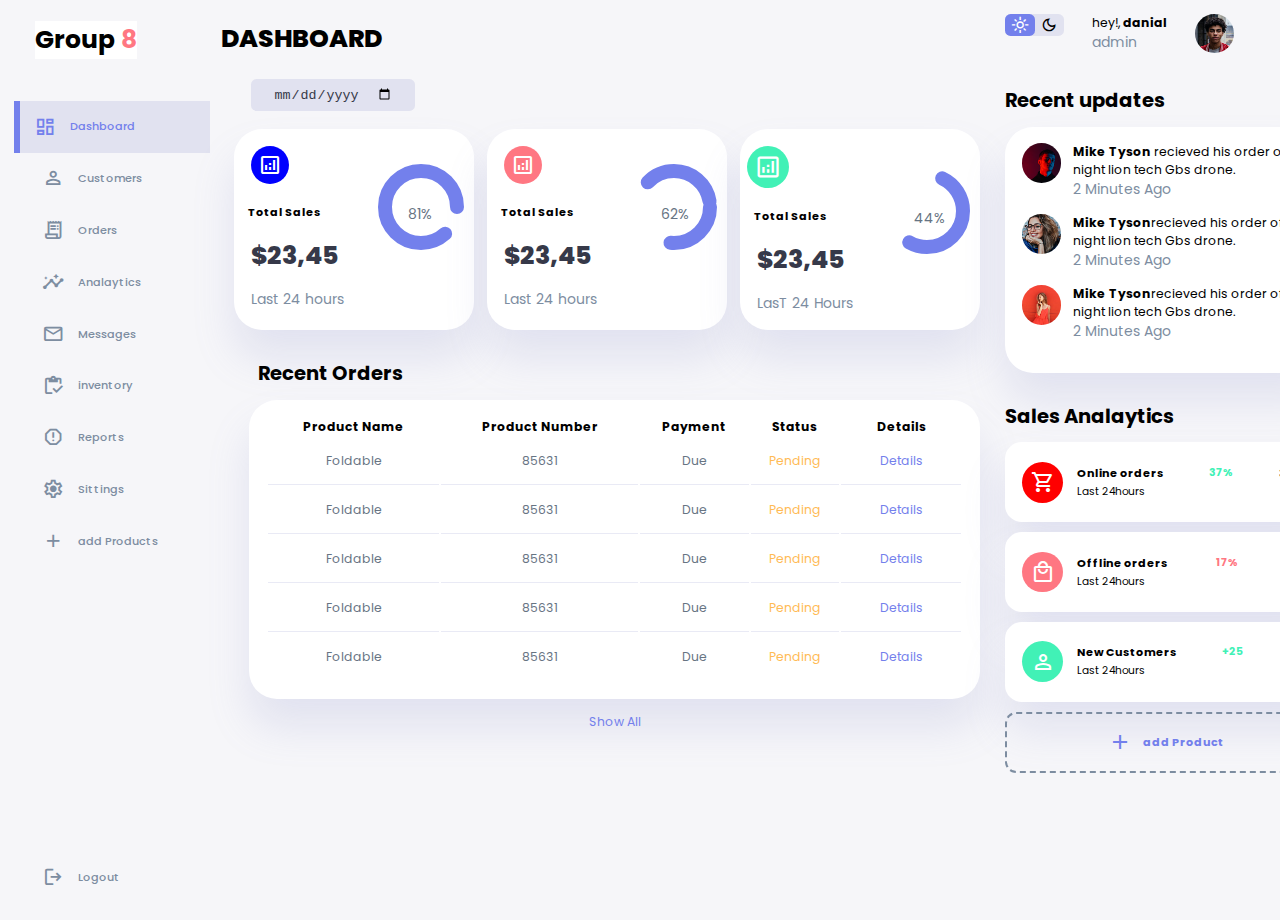
==== index.html @ abcfe4ca "waa iska project dashboard ah" ====
<!DOCTYPE html>
<html lang="en">
<head>
    <meta charset="UTF-8">
    <meta name="viewport" content="width=device-width, initial-scale=1.0">
    <title>Dashboard Project</title>
    <link rel="stylesheet" href="index.css">
    <!-- Correct Material Symbols Outlined Link -->
    <link href="https://fonts.googleapis.com/css2?family=Material+Symbols+Outlined" rel="stylesheet">
</head>
<body>
    <div class="container">
        <aside id="aside">
            <div class="top">
                <div class="logo">
                    <h2>Group <span class="h2logo" >8</span></h2>
                    <img src="" alt="">
                </div>
                <!-- Correct icon class -->
                <span class="material-symbols-outlined" id="close">
                    close
                </span>
            </div>

            <!-- the close of the top div ----- divta xiritaanka topka  -->






            <div class="sidebar">
                <a href="#" class="active">
                    <!-- Correct icon class -->
                    <span class="material-symbols-outlined">dashboard</span>
                    <h3>Dashboard</h3>
                </a>


                <a href="#" class="">
                  <!-- Correct icon class -->
                  <span class="material-symbols-outlined" >person</span>
                  <h3>Customers</h3>
              </a>



              <a href="#">
                <!-- Correct icon class -->
                <span class="material-symbols-outlined">receipt_long</span>
                <h3 id="logo">Orders</h3>
            </a>



            <a href="#">
              <!-- Correct icon class -->
              <span class="material-symbols-outlined">insights</span>
              <h3>Analaytics</h3>
          </a>
   


          <a href="#">
            <!-- Correct icon class -->
            <span class="material-symbols-outlined">mail_outline</span>
            <h3>Messages</h3>
        </a>



        <a href="#">
          <!-- Correct icon class -->
          <span class="material-symbols-outlined">inventory</span>
          <h3>inventory</h3>
      </a>



      <a href="#">
        <!-- Correct icon class -->
        <span class="material-symbols-outlined">report_gmailerrorred</span>
        <h3>Reports</h3>
    </a>



    
    <a href="#">
      <!-- Correct icon class -->
      <span class="material-symbols-outlined">Settings</span>
      <h3>Sittings</h3>
  </a>


  
  <a href="#">
    <!-- Correct icon class -->
    <span class="material-symbols-outlined">add</span>
    <h3>add Products</h3>
</a>



<a href="#">
  <!-- Correct icon class -->
  <span class="material-symbols-outlined">logout</span>
  <h3 id="lgt">Logout</h3>
</a>




                <!-- the side bar div -->
            </div>



        </aside>

        <!-- we have done the side dashboard website -->


<main>
<h1>DASHBOARD</h1>


<div class="date">

<input type="date">

</div>

<div class="boxes">

<div class="sales">

  <span class="material-symbols-outlined">Analytics</span>

  <!-- Parent middle box1 -->
<div class="middle">

  <div class="middle-left">

<h3>Total Sales</h3>
<h1>$23,45</h1>
    <!-- middle left divv -->
  </div>

     <!-- the progress ones -->
  <div class="progress">
  <svg>
 <circle cx="38" cy="38" r="36"></circle>
 <!-- the number part -->
<div class="number">
  <p>81%</p>
</div>

  </svg>

  </div>

  <!-- middle divv -->
</div>

<small class="text-muted">Last 24 hours</small>
<!-- sales divv -->
</div>



<div class="expenses">

  <span class="material-symbols-outlined">Analytics</span>

  <!-- Parent middle box1 -->
<div class="middle">

  <div class="middle-left">

<h3>Total Sales</h3>
<h1>$23,45</h1>
    <!-- middle left divv -->
  </div>

     <!-- the progress ones -->
  <div class="progress">
  <svg>
 <circle cx="38" cy="38" r="36"></circle>
 <!-- the number part -->
<div class="number">
  <p>62%</p>
</div>

  </svg>

  </div>

  <!-- middle divv -->
</div>

<small class="text-muted">Last 24 hours</small>
<!-- sales divv -->
</div>




<div class="income">

  <span class="material-symbols-outlined">Analytics</span>

  <!-- Parent middle box1 -->
<div class="middle">

  <div class="middle-left">

<h3>Total Sales</h3>
<h1>$23,45</h1>
    <!-- middle left divv -->
  </div>

     <!-- the progress ones -->
  <div class="progress">
  <svg>
 <circle cx="38" cy="38" r="36" class="circle"></circle>
 <!-- the number part -->
<div class="number">
  <p>44%</p>
</div>

  </svg>

  </div>

  <!-- middle divv -->
</div>

<small class="text-muted">LasT 24 Hours</small>
<!-- sales divv -->
</div>
<!-- insights divv -->
  </div> 
<!--  ======== insights ======= -->
<div class="recent-orders">
  <h2>Recent Orders</h2>
  <table>
    <thead>
      <tr>
        <th class="">Product Name</th>
        <th class="">Product Number</th>
        <th class="">Payment</th>
        <th class="">Status</th>
        <th class="">Details</th>
      </tr>
    </thead>
    <tbody>
      <tr>
        <td class="">Foldable</td>
        <td class="">85631</td>
        <td class="">Due</td>
        <td class="warning">Pending</td>
        <td class="primary"><a href="#">Details</a></td>
      </tr>

      <tr>
        <td class="">Foldable</td>
        <td class="">85631</td>
        <td class="">Due</td>
        <td class="warning">Pending</td>
        <td class="primary"><a href="#">Details</a></td>
      </tr>

      <tr>
        <td class="">Foldable</td>
        <td class="">85631</td>
        <td class="">Due</td>
        <td class="warning">Pending</td>
        <td class="primary"><a href="#">Details</a></td>
      </tr>

      <tr>
        <td class="">Foldable</td>
        <td class="">85631</td>
        <td class="">Due</td>
        <td class="warning">Pending</td>
        <td class="primary"><a href="#">Details</a></td>
      </tr>

      
      <tr>
        <td class="">Foldable</td>
        <td class="">85631</td>
        <td class="">Due</td>
        <td class="warning">Pending</td>
        <td class="primary"><a href="#">Details</a></td>
      </tr>
      
    </tbody>
  </table>
  <a href="#">Show All</a>
</div>


                                       
</main>


<!--  ==========mainsection ====== -->



  <!--   ====== the right section======= -->

<div class="right-side-section">
  <div class="right-side-top">
  
    <button id="menu-btn">
      <span class="material-symbols-outlined">menu</span>
  
    </button>
    <div id="theme-toggler">
      <span class="material-symbols-outlined activeted">light_mode</span>
      <span class="material-symbols-outlined">dark_mode</span>
    </div>
    
    <div class="profile">
      <div class="info">
        <p>hey!, <b>danial</b></p>
        <small class="text-muted">admin</small>
      </div>
      <div class="profile-picture" id="image1">
        <img src="img/profile-1.jpg" alt="">
      </div>
    </div>
  </div>  


  <!--  ====== thats right top section and it's Ended!===== -->


  <div class="recent-updates">
    <h2>Recent updates</h2>
  <div class="updates">
    <div class="update">
      <div class="profile-picture">
        <img src="img/profile-2.jpg" alt="">
      </div>
      <div class="messages">
        <p><b>Mike Tyson</b> recieved his order of night lion tech Gbs drone.</p>
        <small class="text-muted">2 Minutes Ago</small>
      </div>
    </div>
  

  
    <div class="update">
      <div class="profile-picture">
        <img src="img/profile-3.jpg" alt="">
      </div>
      <div class="messages">
        <p><b>Mike Tyson</b>recieved his order of night lion tech Gbs drone.</p>
        <small class="text-muted">2 Minutes Ago</small>
      </div>
    </div>
 

  
    <div class="update">
      <div class="profile-picture">
        <img src="img/profile-4.jpg" alt="">
      </div>
      <div class="messages">
        <p><b>Mike Tyson</b>recieved his order of night lion tech Gbs drone.</p>
        <small class="text-muted">2 Minutes Ago</small>
      </div>
    </div>
  </div>


    </div>
    <!-- ======== thats the end of the recent-updates -->



  <div class="analytics">
<h2>Sales Analaytics</h2>



<div class="item online">
  <div class="icon">
    <span class="material-symbols-outlined">shopping_cart</span>
    </div>
    <div class="right">
      <div class="info">
        <h3>Online orders</h3>
        <small>Last 24hours</small>
      </div>
  
      <h5 class="success">37%</h5>
      
        <h3>3380</h3>
     
    </div>
</div>


<div class="item offline">
  <div class="icon">
    <span class="material-symbols-outlined">local_mall</span>
    </div>
    <div class="right">
      <div class="info">
        <h3>Offline orders</h3>
        <small>Last 24hours</small>
      </div>
     
      <h5  class="danger" >17%</h5>
      
        <h3>1110</h3>
      
    </div>
</div>



<div class="item customers">
  <div class="icon">
    <span class="material-symbols-outlined">person</span>
    </div>
    <div class="right">
      <div class="info">
        <h3>New Customers</h3>
        <small>Last 24hours</small>
      </div>
     
      <h5 class="success">+25</h5>
        <h3>889</h3>
     
    </div>

</div>


<div class="item-product">
  <div class="add-product">
    <span class="material-symbols-outlined">add</span>
    <h3>add Product</h3>
  </div>

</div>



  </div>
  <!--     <<------ thats the end of the analaystics----- >>>    -->

  </div>







  
  
  </div>
  
  





<script src="index.js"></script>
    </div>
</body>
</html>
---- index.css ----
@import url('https://fonts.googleapis.com/css2?family=Plus+Jakarta+Sans:ital,wght@0,200..800;1,200..800&family=Poppins:wght@300;400;500;600;700;800&family=Public+Sans:ital,wght@0,100..900;1,100..900&family=Roboto+Mono:ital,wght@0,100..700;1,100..700&family=Roboto:ital,wght@0,100;0,300;0,400;0,500;0,700;0,900;1,100;1,300;1,400;1,500;1,700;1,900&display=swap');











:root{
    --color-primary:#7380ec;
    --color-danger:#ff7782;
    --color-success:#41f1b6;
    --color-warning:#ffbb55;
    --color-white:#fff;
    --color-info-dark:#7d8da1;
    --color-info-light:#dce1eb;
    --color-dark:#363949;
    --color-light:rgba(132,139,200,0.18);
    --color-primary-variant:#11e8;
    --color-dark-variant:#677483;
    
    --color-background:#f6f6f9;





    --card-border-radius:2rem;
    --border-radius-1:0.4rem;
    --border-radius-2:0.8rem;
    --border-radius-3:1.2rem;



    --card-padding:1.8rem;
    --padding-1:1rem;
    --card-padding:1.2rem;




    --box-shadow:0 2rem 3rem var(--color-light)

   
}

.dark-theme-variables {
    --color-background: #181a1e;
    --color-white: #202528;
    --color-dark: #edeffd;
    --color-dark-variant: #a3bdcc;
    --color-light: rgba(0, 0, 0, 0.4);
    box-shadow: 0 2rem 3rem var(--color-light);
}

*{
    margin: 0;
     padding: 0;
     outline: 0;
     list-style: none;
     text-decoration: none;
     box-sizing: border-box;
   
   
}


html{
    font-size: 14px;
 

}

body{
    width: 100vw;
    min-height:100vh ;
    font-family: poppins, sans-serif;
    font-size: 0.88rem;
 
    user-select: none;

}
html,body{
  
    min-height: 100%;
    max-width: 20000px;

}

a{
    color: var(--color-dark);
}
img{
    width: 100%;
    display: block;
}
h1{
    font-size: 1.8rem;
    font-weight: 800;
    
}
h2{
    font-size: 1.4rem;

}
h3{
    font-size: 0.8rem;

}
h4{
    font-size: 0.8rem;
}
h5{
    font-size: 0.8rem;
}
small{
    font-size: 0.76rem;
}
.profile-picture{
 width: 2.8rem;
 height: 2.8rem;
 overflow: hidden;
 border-radius: 50%;

}

.text-muted{
    color: var(--color-info-dark);
    font-size: 1rem;
}

.primary{
    color: var(--color-primary);
}

.danger{
    color: var(--color-danger);
}

.success{
    color: var(--color-success);
}

.warning{
    color: var(--color-warning);
}

.primary{
    color: var(--color-primary);
}

.container{
    display: grid;
    grid-template-columns: 14rem auto 23rem;
    width: 96%;
    gap: 1.8rem;
    height: 100px;

}
aside{
    height: 100vh;
    
  
}
aside .top{
    display: flex;
   
    justify-content: space-between;
    margin-top: 1.5rem;

}
#close{
    margin-left: 10px;
    
}
.h2logo{
    color: #ff7782;
}
aside .top .logo h2{
    font-size: 25px;
    margin-left: 35px;
    background-color: white;
    

}

aside .sidebar{
    display: flex;
    height: 100%;
    flex-direction: column;
    position: relative;
    top: 3rem;
 
    left: 1rem;

}
aside h3{
    font-weight: 500;

}
aside .sidebar a{
    display: flex;
    color: var(--color-info-dark);
    margin-left:2rem ;
    gap: 1rem;
    align-items: center;
    position: relative;
    height: 3.7rem;
}

aside .sidebar a span{
    font-size: 1.6rem;
    transition: all 300ms ease;
}
aside .sidebar a:last-child{
    position: absolute;
  bottom: 2rem;
  width: 200%;

    
}
aside .sidebar a.active{
    background-color: var(--color-light);
    margin-left:0px;
    
    color: var(--color-primary);

}

aside .sidebar a.active::before{
    content: "";
    width: 6px;
    height: 100%;
    background-color: var(--color-primary);
}

aside .sidebar a:hover span{
    margin-left: 1rem;
}



                       /*   ==========mainsection  ======== */


main{
    margin-top: 1.4rem;
    height: 100vh;
    
}

main .date{
    display: inline-block;
    background-color: var(--color-light);
    border-radius: var(--border-radius-1);
    background-color: var(--color-light);
   
    border: none;
    margin-top: 1.5rem;
    padding: 0.5rem 1.6rem;
    margin-left: 30px;
    
}
main .date input{
    border: none;
    background-color: transparent;
    color: var(--color-dark);
}

@import url('https://fonts.googleapis.com/css2?family=Plus+Jakarta+Sans:ital,wght@0,200..800;1,200..800&family=Poppins:wght@300;400;500;600;700;800&family=Public+Sans:ital,wght@0,100..900;1,100..900&family=Roboto+Mono:ital,wght@0,100..700;1,100..700&family=Roboto:ital,wght@0,100;0,300;0,400;0,500;0,700;0,900;1,100;1,300;1,400;1,500;1,700;1,900&display=swap');











:root{
    --color-primary:#7380ec;
    --color-danger:#ff7782;
    --color-success:#41f1b6;
    --color-warning:#ffbb55;
    --color-white:#fff;
    --color-info-dark:#7d8da1;
    --color-info-light:#dce1eb;
    --color-dark:#363949;
    --color-light:rgba(132,139,200,0.18);
    --color-primary-variant:#11e8;
    --color-dark-variant:#677483;
    
    --color-background:#f6f6f9;





    --card-border-radius:2rem;
    --border-radius-1:0.4rem;
    --border-radius-2:0.8rem;
    --border-radius-3:1.2rem;



    --card-padding:1.8rem;
    --padding-1:1rem;
    --card-padding:1.2rem;




    --box-shadow:0 2rem 3rem var(var(--color-light))

   
}

*{
    margin: 0;
     padding: 0;
     outline: 0;
     list-style: none;
     text-decoration: none;
     box-sizing: border-box;
     appearance: none;
}


html{
    font-size: 14px;
    width:100%

}

body{
    width: 100vw;
    height: 100vh;
    font-family: poppins, sans-serif;
    font-size: 0.88rem;
    background: var(--color-background);
    user-select: none;
  
}

a{
    color: var(--color-dark);
}
img{
    width: 100%;
    display: block;
}
h1{
    font-size: 1.8rem;
    font-weight: 800;
    
}
h2{
    font-size: 1.4rem;

}
h3{
    font-size: 0.8rem;

}
h4{
    font-size: 0.8rem;
}
h5{
    font-size: 0.77rem;
}
small{
    font-size: 0.76rem;
}
.profile-picture{
 width: 2.8rem;
 height: 2.8rem;
 overflow: hidden;
 border-radius: 50%;

}

.text-muted{
    color: var(--color-info-dark);
}

.primary{
    color: var(--color-primary);
}

.danger{
    color: var(--color-danger);
}

.success{
    color: var(--color-success);
}

.warning{
    color: var(--color-warning);
}

.primary{
    color: var(--color-primary);
}

.container{
    display: grid;
    grid-template-columns: 14rem auto 23rem;
    width: 96%;
    gap: 1.8rem;
}
aside{
    height: 100vh;
    
  
}
aside .top{
    display: flex;
   
    justify-content: space-between;
    margin-top: 1.5rem;

}
aside .top #close{
    display: none;
}
.h2logo{
    color: #ff7782;
}
aside .top .logo h2{
    font-size: 25px;
    margin-left: 35px;
    background-color: white;
    

}

aside .sidebar{
    display: flex;
    height: 86vh;
    flex-direction: column;
    position: relative;
    top: 3rem;
 
    left: 1rem;

}
aside h3{
    font-weight: 500;

}
aside .sidebar a{
    display: flex;
    color: var(--color-info-dark);
    margin-left:2rem ;
    gap: 1rem;
    align-items: center;
    position: relative;
    height: 3.7rem;
}

aside .sidebar a span{
    font-size: 1.6rem;
    transition: all 300ms ease;
}
aside .sidebar a:last-child{
    position: absolute;
  bottom: -2rem;
  width: 100%;

    
}
aside .sidebar a.active{
    background-color: var(--color-light);
    margin-left:0px;
    
    color: var(--color-primary);

}

aside .sidebar a.active::before{
    content: "";
    width: 6px;
    height: 100%;
    background-color: var(--color-primary);
}

aside .sidebar a:hover span{
    margin-left: 1rem;
}



                       /*   ==========mainsection  ======== */


main{
    margin-top: 1.4rem;
  
    
}

main .date{
    display: inline-block;
    background-color: var(--color-light);
    border-radius: var(--border-radius-1);
    background-color: var(--color-light);
   
    border: none;
    margin-top: 1.5rem;
    padding: 0.5rem 1.6rem;
    
}
main .date input{
    border: none;
    background-color: transparent;
    color: var(--color-dark);
}
main .boxes{
    display: grid;
    grid-template-columns: repeat(3, 1fr);
    width: 100%;
    margin-top: 18px;
   
}


.middle{
    display: flex;
    justify-content: space-between;
    text-align: center;
   gap: -1112px;
 
  
   
   
}
main .boxes >div{
    background-color: var(--color-white);
    width: 240px;
  
    padding: var(--card-padding);
    margin-left: 13px;
    border-radius: var(--card-border-radius);
    box-shadow: 2rem;
  
  box-shadow: var(--box-shadow);

}
main .boxes >div:hover{
    box-shadow: none;
}
.number p{
    
    margin-left: -100px;
    position: absolute;
    top: 40px;
    left: 130px;
    color: var(--color-dark-variant);
    font-size: 1rem;
}
.progress{
    margin-left: 40px;
    margin-top: -20px;
    position: relative;
   
}

.boxes .sales span{
background-color: blue;
padding: 0.5rem;
border-radius: 50%;
color: white;

}



.boxes .expenses span{
    background-color: var(--color-danger);
    padding: 0.5rem;
    border-radius: 50%;
    color: white;
    

    }

    
.boxes .income span{
    background-color: var(--color-success);
    padding: 0.5rem;
    border-radius: 50%;
    color: white;
    font-size: 2rem;
    margin-left: -10px;

    }

    .middle-left h3{
        margin-left: -20px;
        margin-top: 20px;
    }
    .middle-left h1{
        margin-top: 16px;
        color: var(--color-dark);
    }

    .text-muted{
        margin-top: -30px;

    }

    main boxes svg{
        height: 7rem;
        width: 7rem;
     
    }

    
    main .boxes svg circle{
       fill: none;
     stroke: var(--color-primary);
     stroke-width: 14;
     stroke-linecap: round;
     transform: translate(5px, 5px);
     stroke-dasharray: 110;
     stroke-dashoffset: 92;
        border-radius: 50%;
        position: relative;
    }


     
    main .boxes .sales svg circle{
       
        stroke-dasharray: 200;
        stroke-dashoffset: -30;
       
    }
     


     
     
    main .boxes .expenses svg circle{
        stroke-dasharray: 80;
        stroke-dashoffset: 20;
       
    }

    
    main .boxes .income svg circle{
        stroke-dasharray: 110;
        stroke-dashoffset: 35;
       
    }
  main .boxes small{
    display: block;

  }

  main .recent-orders{
    margin-top: 2rem;
      margin-left:2rem
  }

  main .recent-orders h2{
    margin-bottom: 0.8rem;
    margin-left: 0.6rem;
  }

  main .recent-orders table{
    background-color: var(--color-white);
    width: 100%;
    border-radius: var(--card-border-radius);
    padding: var(--card-padding);
    box-shadow: var(--box-shadow);
    text-align: center;
     transition: all 300ms ease;

  }

  main table tbody td {
    height: 2.8rem;
    border-bottom: 1px solid var(--color-light);
    color: var(--color-dark-variant);
  }

  main table tbody tr:last-child td{
    border: none;
  }
  main .recent-orders a{
    text-align: center;
    margin: 1rem;
    color: var(--color-primary);
    display: block;

  }
  #menu-btn {
    border: none;
    background-color: transparent;
    display: none;
    justify-content: end;
    font-size: 100px;
  }

  .right-side-section{
    margin-top: 1rem;
  }

  .right-side-top{
    display: flex;
   
    gap: 2rem;
 
  }

  
  #theme-toggler{
    display: flex;
    background: var(--color-light);
    justify-content: space-between;
    align-items: center;
    height: 1.6rem;
    width: 4.2rem;
    border-radius: var(--border-radius-1);
    cursor: pointer;
  }

  #theme-toggler span{
    font-size: 1.3rem;
    width: 50%;
    height: 100%;
    align-items: center;
    display: flex;
    justify-content: center;
  }

  .activeted{
    background-color: var(--color-primary);
    border-radius: var(--border-radius-1);
    color: white;
  }
  .dark_mode{
    color: black;
  }
  .profile{
    display: flex;
    gap: 2rem;
  }
  .recent-updates{
    margin-top: 2.3rem;
  }
  .recent-updates h2{
    margin-bottom: 0.8rem;
  }
  .updates{
    background-color: white;
    padding: var(--card-padding);
    border-radius: var(--card-border-radius);
    box-shadow: var(--box-shadow);
    transition: all 300ms ease;
   
  }

  .updates:hover{
    box-shadow: none;
  }
  .update{
    display: grid;
    grid-template-columns: 2.6rem auto ;
    margin-bottom: 1rem;
    gap: 1rem;
  }


  .analytics{
    margin-top: 2rem;
  }
  .analytics h2{
    margin-bottom: 0.8rem;
  }

  .item{
    background-color: white;
    display: flex;
    align-items: center;
    gap: 1rem;
    box-shadow: var(--box-shadow);
    margin-bottom: 0.7rem;
    border-radius: var(--border-radius-3);
    padding: 1.4rem var(--card-padding);
    transition: all 300ms ease;
  }
  .item:hover{
    box-shadow: none;
  }
  .right{
    display: flex;
    justify-content: space-between;
    align-items: start;
    width: 100%;
    margin: 0;
  }

  .item-product{
  border: 2px dashed var(--color-info-dark);
    display: flex;
    align-items: center;
    justify-content: center;
    color: var(--color-primary);
    padding: var(--card-padding);
    border-radius: var(--border-radius-2);
    
  }
  .add-product{
    display: flex;
    gap: 0.8rem;
    align-items: center;
    
  }
  .item offline .icon{
    color: var(--color-primary);
  }
  .icon{
    padding: 0.6rem;
    color: var(--color-white);
    border-radius: 50%;
    background-color: red;
    display: flex;
  }
 .item.offline .icon{
    background-color: var(--color-danger);
  }
  
 .item.customers .icon{
    background-color: var(--color-success);
  }



  @media (max-width: 768px){
   
  

    .container{
        width: 100%;
        grid-template-columns: 1fr;
    }
    
    .sidebar{
     
        display: none;
    margin-top: -40px;
        position: fixed;
        left: 0;
    top: 0;
        z-index: 3;
        box-shadow: 1rem 3rem 4rem var(--color-light);
        width: 18rem;
        height: 100vh;
        padding-right: var(--card-padding);
        z-index: 3;
      
    }
    aside{
        margin-top: 63px;
       display: none;
       position: fixed;
       top: 0;
       left: -100%;
       background-color: white;
       z-index: 3;
       animation: showMenu 400ms ease forwards;
    }
    @keyframes showMenu {
        to{
            left: 0;
        }
        
    }
    .top{
        margin-top: 200px;
    }
    .logo{
        
        display:block ;
    }
  main  .boxes{
        grid-template-columns: 1fr;
        gap: 0;
        margin-top: 10px;
        left: 0;
    }
    main  .boxes .sales{
        margin-bottom: 10px;
        margin-top: 10px;
        width: 300px;
    }
    main  .boxes .expenses{
        margin-bottom: 10px;
        width: 300px;

    }
    
    main  .boxes .income{
        margin-bottom: 10px;
        width: 300px;

    }
    main h1{
        margin-top: 140px;
        margin-left: 25px;
    }
    .date{
        width: 0px;
    }
main .recent-orders{
    position: relative;
    margin:3rem 0 0 0;
    width: 100%;

 }

 main .recent-orders table{
    width: 100%;
    margin: 0;

 }
 .right-side-section{
    width: 94%;
    margin: 0 auto 4rem;
 }
 .right-side-top{
    position: fixed;
    top: 0;
    left: 0;
    align-items: center;
    padding: 20px 0.8rem;
    height: 4.6rem;
    background-color: var(--color-white);
    width: 100%;
    margin: 0;
    z-index: 2;
    box-shadow: 0 1rem 1rem var(--color-light);
   

 }
 .info{
    display: none;
 }
 #image1{
display: flex;
justify-content: end;
margin-right: 600px;
 }
 #theme-toggler{
justify-content: end;
margin-left: 160px;
gap: 20px;
font-size: 49px;


}
.activeted{
    padding-left: 20px;
    padding-right: 20px;
    padding-top: 15px;
    padding-bottom: 15px;
} 
#menu-btn{
    display: block;
    font-size: 40px;
    

 
}  
#menu-btn span{
    font-size: 40px;
}

.dark_mode{
    font-size: 30px;
 color: white;
 border-radius: var(--border-radius-1);
  background-color: black;
  padding-left: 20px;
  padding-right: 20px;
  padding-top: 15px;
  padding-bottom: 15px;

  }

  main {
    margin-top: 0;
    margin-left: 0; /* Full width for main content */
    padding: 1rem;
    overflow-y: auto; /* Allow scrolling */
}

.boxes {
    grid-template-columns: 1fr; /* Single-column layout for boxes */
    gap: 1rem;
    width: 40px;
}

main .recent-orders table {
    font-size: 0.8rem; /* Smaller text for tables */
}

main .recent-orders table thead th,
main .recent-orders table tbody td {
    padding: 0.5rem; /* Reduce padding for better fit */
}

/* Toggle button for sidebar */

.sidebar-toggle.open {
    position: fixed;
    top: 1rem;
    left: 15rem; /* Adjust for open sidebar */
}

/* Adjust date input for smaller screens */
main .date {
  margin-bottom: 10px;
    display: block;
  
    width:50%; /* Fit within screen width */
    
}

/* Prevent overflow for recent orders */
main .recent-orders {
    overflow-x: auto;
}
aside .top #close{
    display: inline-block;
    margin-right: 20px;
    margin-top: 5px;
 
}
aside .top #close span{
    font-size: 60px;
  
 
}
.logout{
   margin-top: -180px; 
}

}
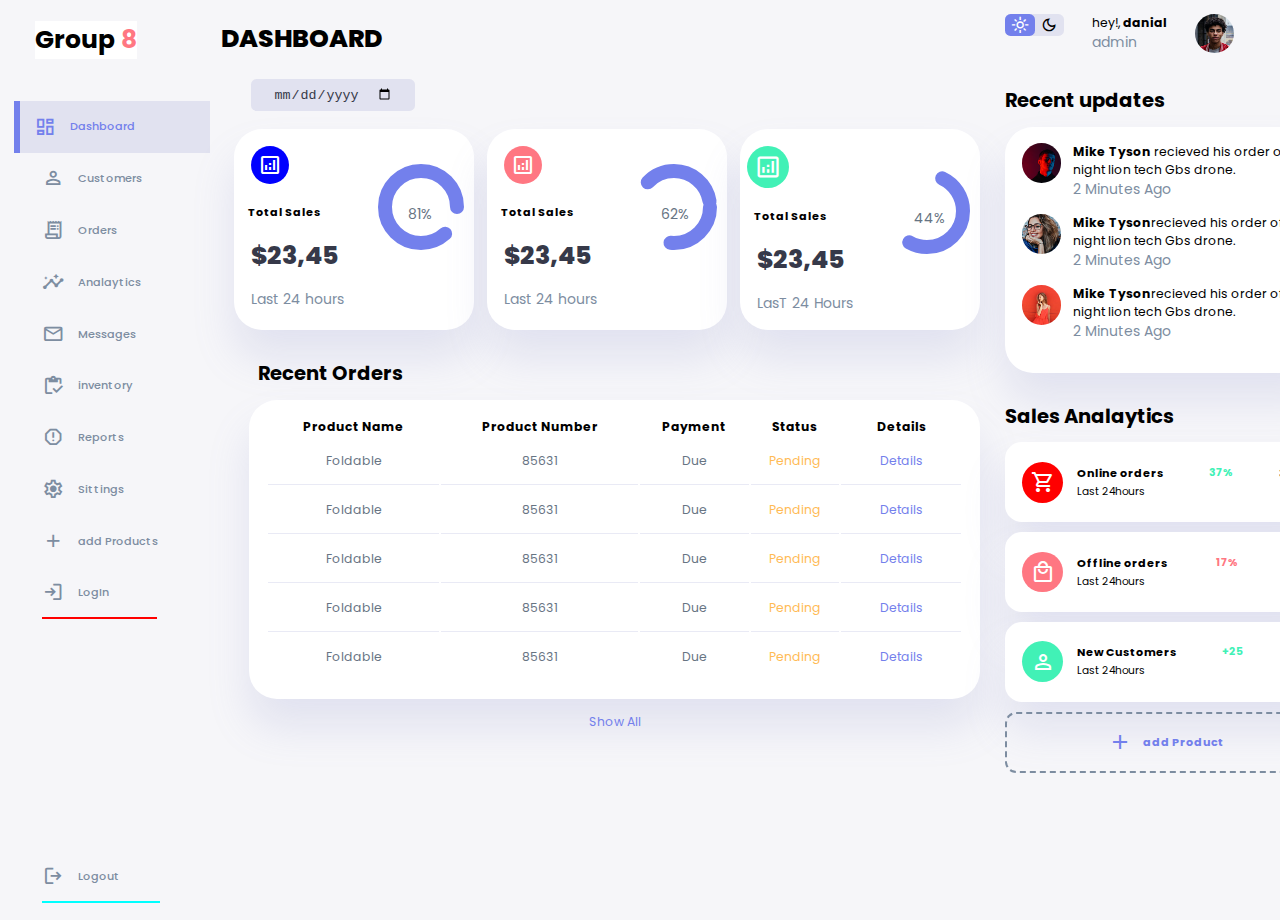
==== commit 576a1622: "i added the login page" ====
--- a/index.html
+++ b/index.html
@@ -5,6 +5,7 @@
     <meta name="viewport" content="width=device-width, initial-scale=1.0">
     <title>Dashboard Project</title>
     <link rel="stylesheet" href="index.css">
+    <link rel="stylesheet" href="login .html">
     <!-- Correct Material Symbols Outlined Link -->
     <link href="https://fonts.googleapis.com/css2?family=Material+Symbols+Outlined" rel="stylesheet">
 </head>
@@ -101,8 +102,17 @@
 </a>
 
 
-
-<a href="#">
+<a href="login .html" class="Login">
+  <!-- Correct icon class -->
+  <span class="material-symbols-outlined">Login</span>
+  <h3 class="">LogIn</h3>
+</a>
+
+
+
+
+
+<a href="#" class="logout">
   <!-- Correct icon class -->
   <span class="material-symbols-outlined">logout</span>
   <h3 id="lgt">Logout</h3>
@@ -112,7 +122,7 @@
 
 
                 <!-- the side bar div -->
-            </div>
+</div>
 
 
 
@@ -468,9 +478,6 @@
   
   </div>
   
-  
-
-
 
 
 
--- a/index.css
+++ b/index.css
@@ -241,7 +241,24 @@
 aside .sidebar a:hover span{
     margin-left: 1rem;
 }
-
+.Login{
+    border-bottom: 2px solid red;
+    width: 115px;
+}
+
+.Login:hover{
+    color: blueviolet;
+    width: 115px;
+}
+.logout{
+    border-bottom: 2px solid cyan;
+    width: 4%;
+}
+
+.Logoiu:hover{
+    color: blueviolet;
+    width: 115px;
+}
 
 
                        /*   ==========mainsection  ======== */
@@ -472,7 +489,7 @@
 aside .sidebar a:last-child{
     position: absolute;
   bottom: -2rem;
-  width: 100%;
+  width: 60%;
 
     
 }
@@ -845,7 +862,7 @@
 
 
 
-  @media (max-width: 768px){
+@media (max-width: 768px){
    
   
 
@@ -1055,4 +1072,4 @@
    margin-top: -180px; 
 }
 
-}+}
